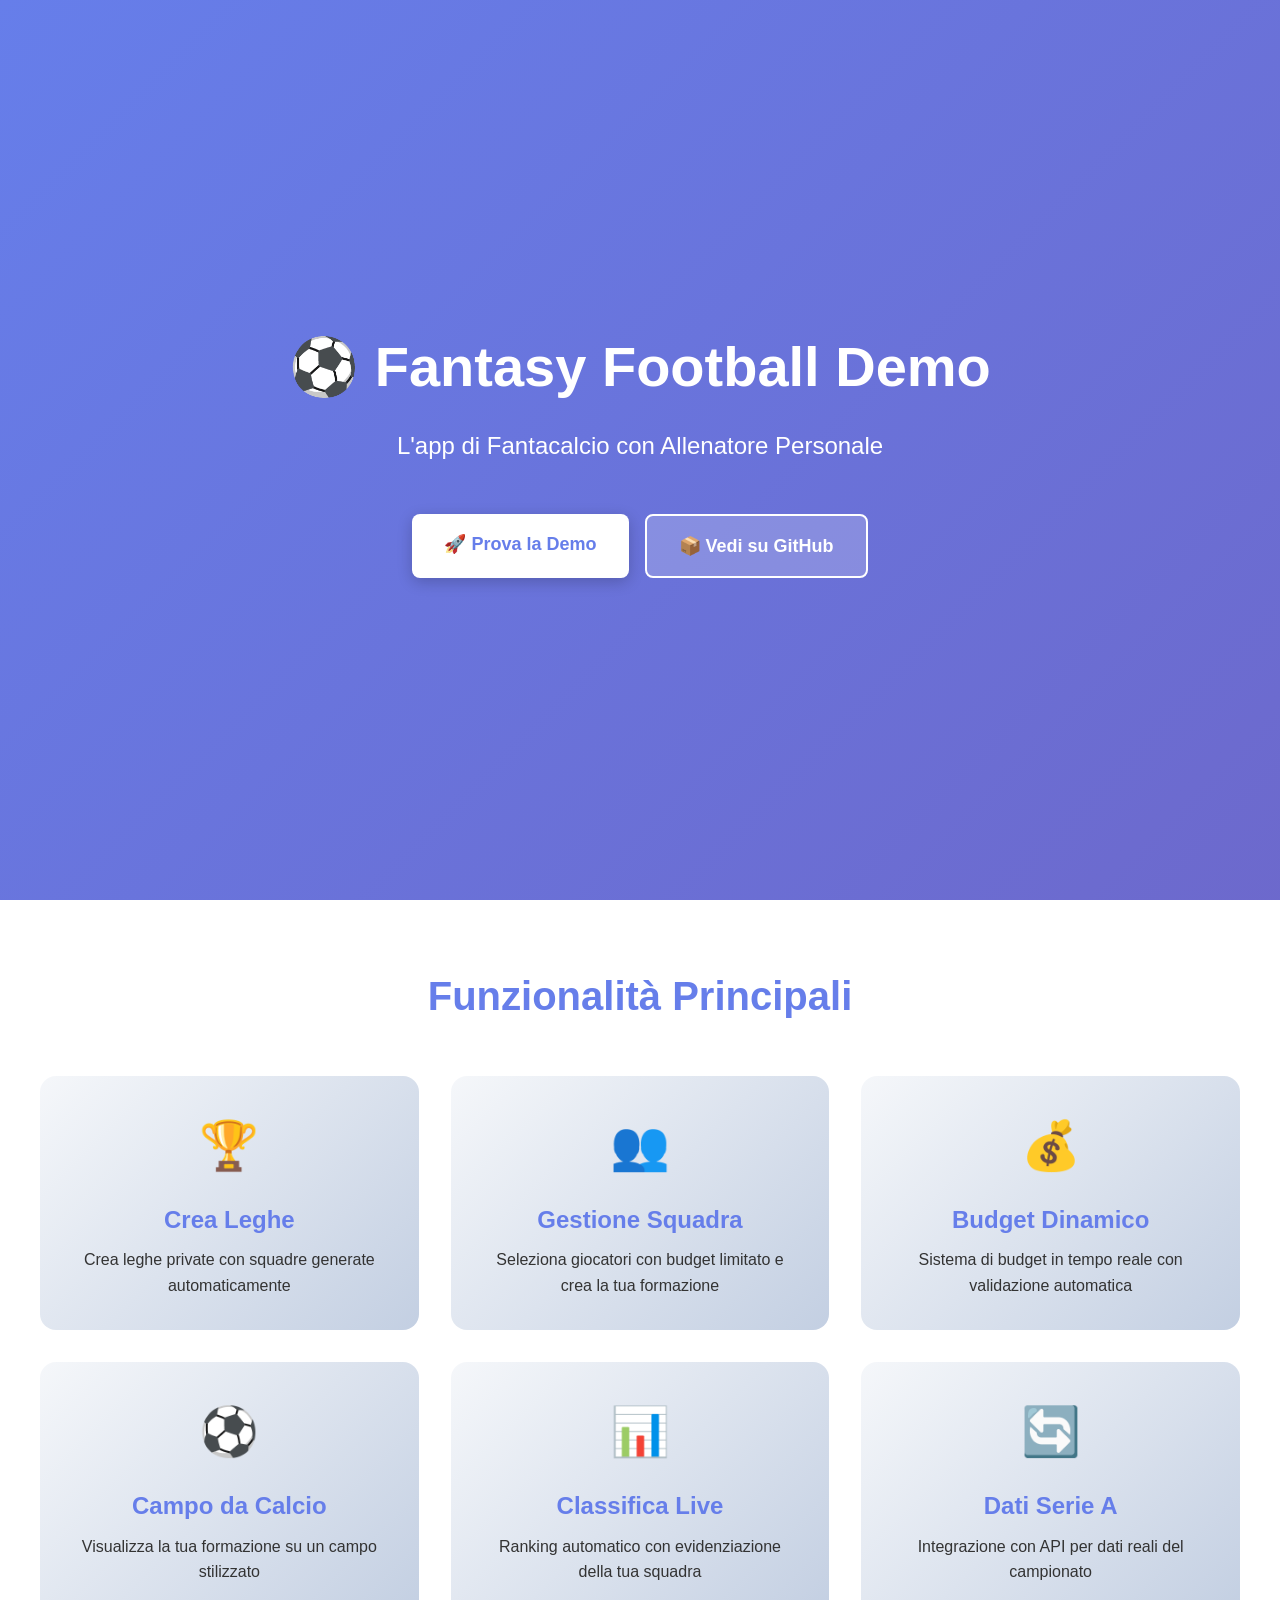
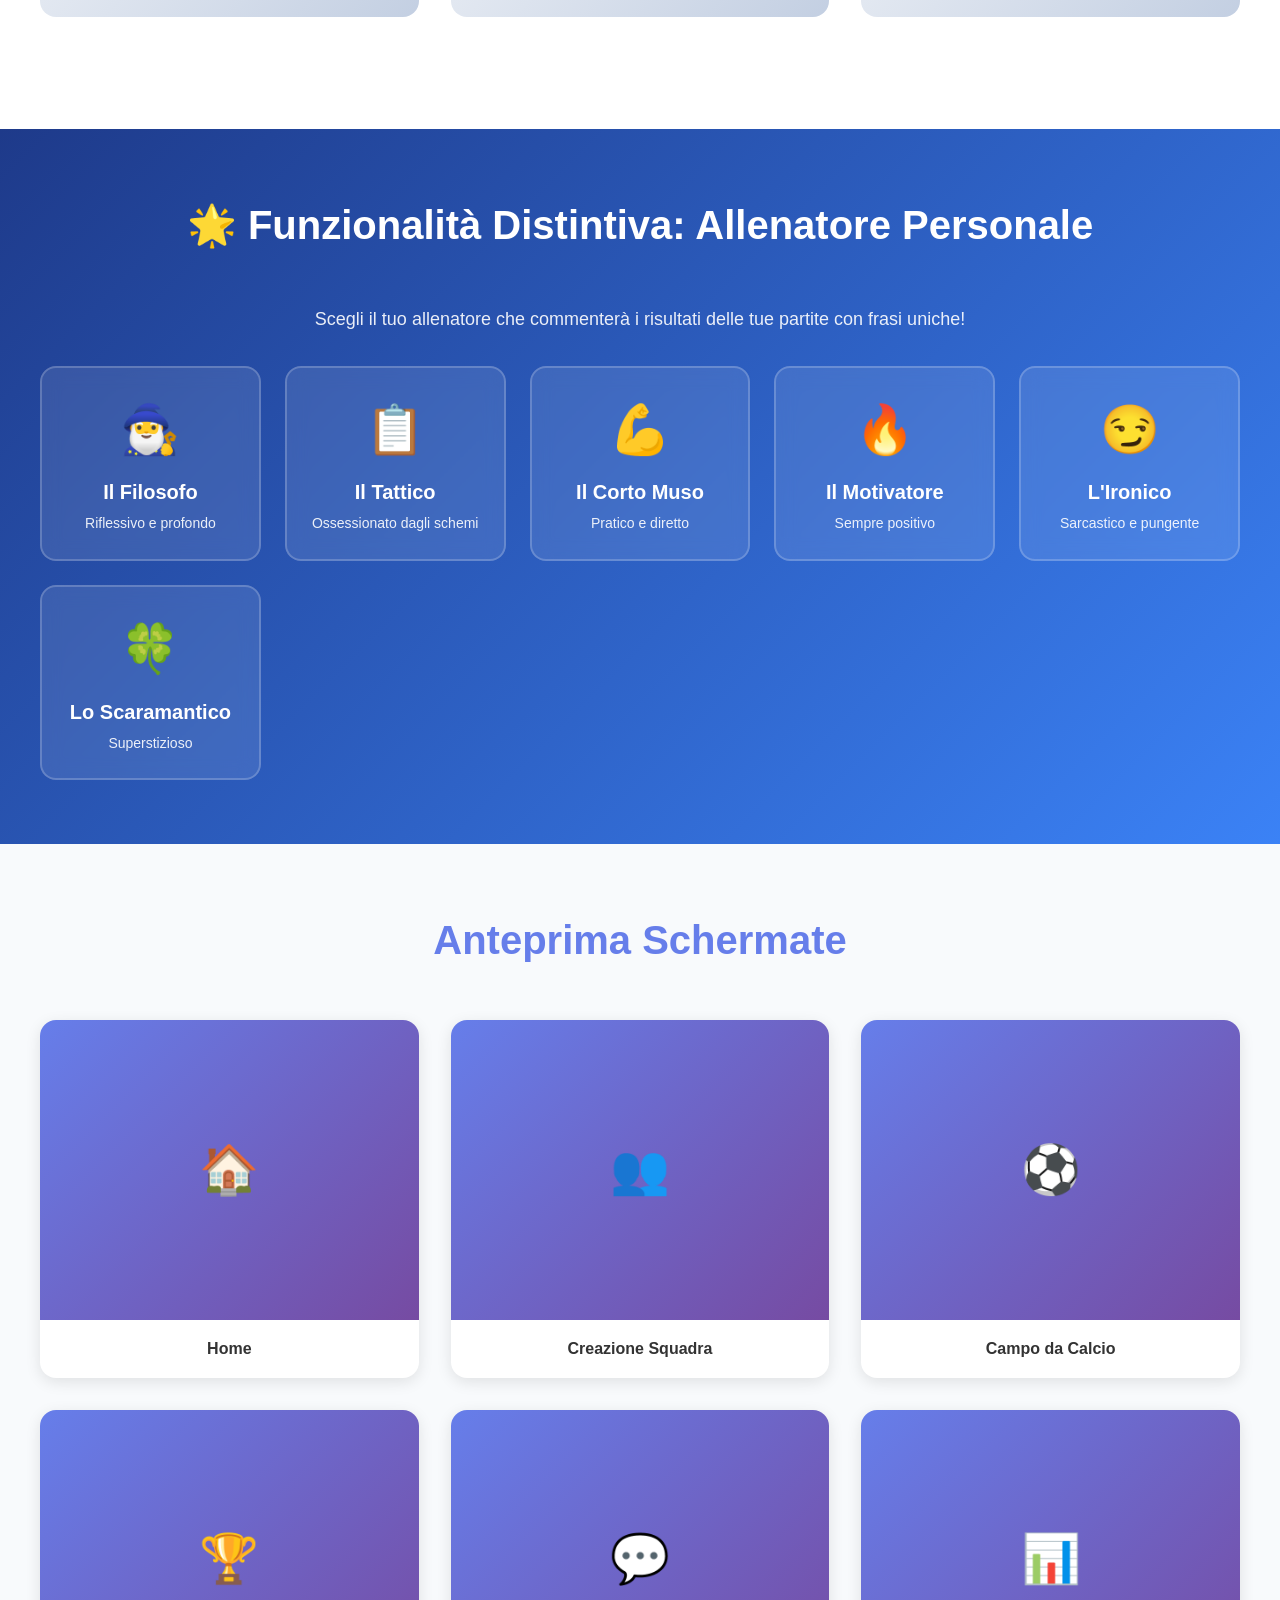
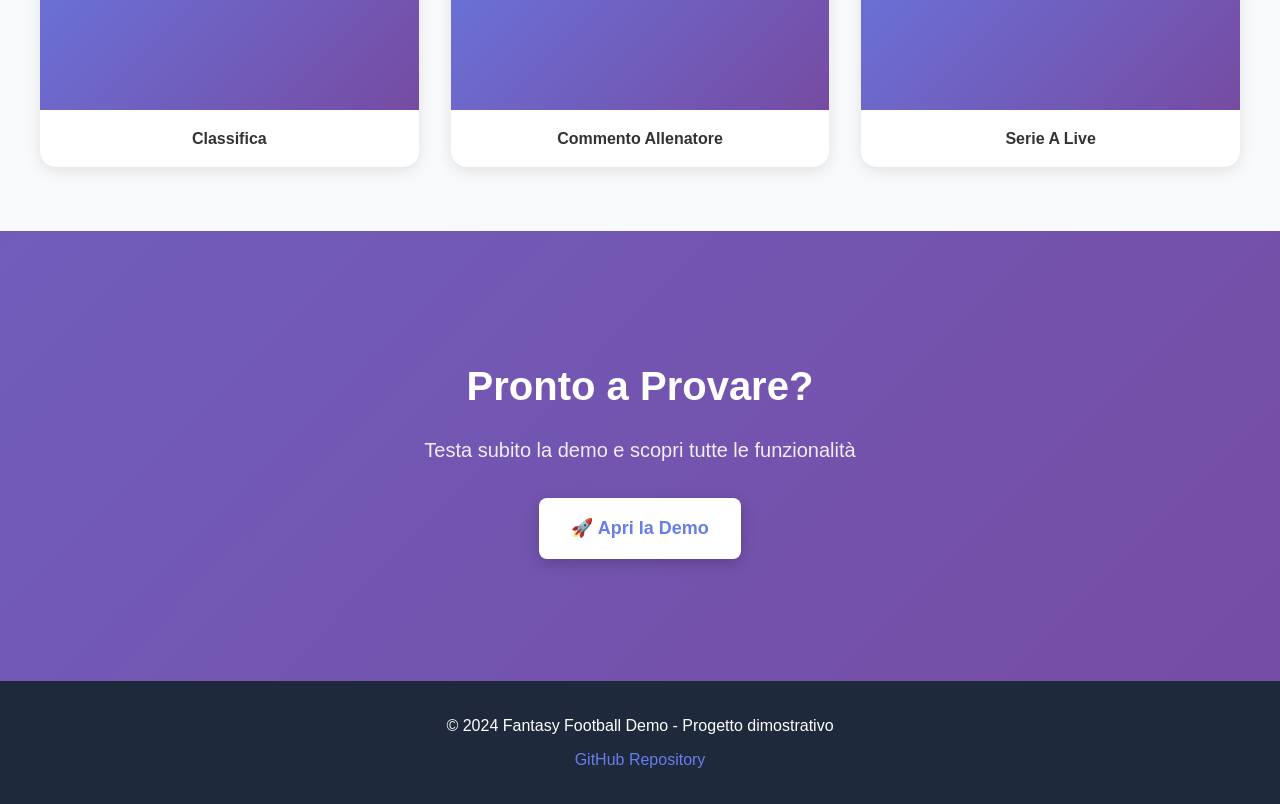
==== docs/index.html @ 85c9a37f "Initial commit: Fantasy Football Demo with GitHub Pages" ====
<!DOCTYPE html>
<html lang="it">
<head>
    <meta charset="UTF-8">
    <meta name="viewport" content="width=device-width, initial-scale=1.0">
    <meta name="description" content="Fantasy Football Demo - App innovativa con Allenatore Personale">
    <title>Fantasy Football Demo - Anteprima</title>
    <style>
        * {
            margin: 0;
            padding: 0;
            box-sizing: border-box;
        }

        body {
            font-family: -apple-system, BlinkMacSystemFont, 'Segoe UI', Roboto, Oxygen, Ubuntu, Cantarell, sans-serif;
            background: linear-gradient(135deg, #667eea 0%, #764ba2 100%);
            color: #333;
            line-height: 1.6;
        }

        .hero {
            min-height: 100vh;
            display: flex;
            flex-direction: column;
            align-items: center;
            justify-content: center;
            text-align: center;
            padding: 2rem;
            color: white;
        }

        .hero h1 {
            font-size: 3.5rem;
            margin-bottom: 1rem;
            animation: fadeInDown 1s ease-out;
        }

        .hero .subtitle {
            font-size: 1.5rem;
            margin-bottom: 3rem;
            opacity: 0.9;
            animation: fadeInUp 1s ease-out 0.2s both;
        }

        .cta-buttons {
            display: flex;
            gap: 1rem;
            flex-wrap: wrap;
            justify-content: center;
            animation: fadeInUp 1s ease-out 0.4s both;
        }

        .btn {
            padding: 1rem 2rem;
            font-size: 1.125rem;
            font-weight: 600;
            border: none;
            border-radius: 0.5rem;
            cursor: pointer;
            text-decoration: none;
            transition: all 0.3s;
            display: inline-block;
        }

        .btn-primary {
            background: white;
            color: #667eea;
            box-shadow: 0 4px 15px rgba(0, 0, 0, 0.2);
        }

        .btn-primary:hover {
            transform: translateY(-2px);
            box-shadow: 0 6px 20px rgba(0, 0, 0, 0.3);
        }

        .btn-secondary {
            background: rgba(255, 255, 255, 0.2);
            color: white;
            border: 2px solid white;
        }

        .btn-secondary:hover {
            background: rgba(255, 255, 255, 0.3);
        }

        .features {
            background: white;
            padding: 4rem 2rem;
        }

        .container {
            max-width: 1200px;
            margin: 0 auto;
        }

        .section-title {
            text-align: center;
            font-size: 2.5rem;
            margin-bottom: 3rem;
            color: #667eea;
        }

        .features-grid {
            display: grid;
            grid-template-columns: repeat(auto-fit, minmax(300px, 1fr));
            gap: 2rem;
            margin-bottom: 3rem;
        }

        .feature-card {
            background: linear-gradient(135deg, #f5f7fa 0%, #c3cfe2 100%);
            padding: 2rem;
            border-radius: 1rem;
            text-align: center;
            transition: transform 0.3s;
        }

        .feature-card:hover {
            transform: translateY(-5px);
        }

        .feature-icon {
            font-size: 3rem;
            margin-bottom: 1rem;
        }

        .feature-title {
            font-size: 1.5rem;
            margin-bottom: 0.5rem;
            color: #667eea;
        }

        .coaches-section {
            background: linear-gradient(135deg, #1e3a8a 0%, #3b82f6 100%);
            padding: 4rem 2rem;
            color: white;
        }

        .coaches-grid {
            display: grid;
            grid-template-columns: repeat(auto-fit, minmax(200px, 1fr));
            gap: 1.5rem;
            margin-top: 2rem;
        }

        .coach-preview {
            background: rgba(255, 255, 255, 0.1);
            padding: 1.5rem;
            border-radius: 1rem;
            text-align: center;
            backdrop-filter: blur(10px);
            border: 2px solid rgba(255, 255, 255, 0.2);
        }

        .coach-avatar {
            font-size: 3rem;
            margin-bottom: 0.5rem;
        }

        .coach-name {
            font-size: 1.25rem;
            font-weight: 600;
            margin-bottom: 0.25rem;
        }

        .coach-desc {
            font-size: 0.875rem;
            opacity: 0.9;
        }

        .screenshots {
            background: #f8fafc;
            padding: 4rem 2rem;
        }

        .screenshots-grid {
            display: grid;
            grid-template-columns: repeat(auto-fit, minmax(300px, 1fr));
            gap: 2rem;
            margin-top: 2rem;
        }

        .screenshot-card {
            background: white;
            border-radius: 1rem;
            overflow: hidden;
            box-shadow: 0 4px 15px rgba(0, 0, 0, 0.1);
        }

        .screenshot-placeholder {
            background: linear-gradient(135deg, #667eea 0%, #764ba2 100%);
            height: 300px;
            display: flex;
            align-items: center;
            justify-content: center;
            color: white;
            font-size: 3rem;
        }

        .screenshot-title {
            padding: 1rem;
            font-weight: 600;
            text-align: center;
        }

        .footer {
            background: #1e293b;
            color: white;
            padding: 2rem;
            text-align: center;
        }

        .footer a {
            color: #667eea;
            text-decoration: none;
        }

        @keyframes fadeInDown {
            from {
                opacity: 0;
                transform: translateY(-30px);
            }
            to {
                opacity: 1;
                transform: translateY(0);
            }
        }

        @keyframes fadeInUp {
            from {
                opacity: 0;
                transform: translateY(30px);
            }
            to {
                opacity: 1;
                transform: translateY(0);
            }
        }

        @media (max-width: 768px) {
            .hero h1 {
                font-size: 2.5rem;
            }

            .hero .subtitle {
                font-size: 1.25rem;
            }

            .cta-buttons {
                flex-direction: column;
                width: 100%;
            }

            .btn {
                width: 100%;
            }
        }
    </style>
</head>
<body>
    <!-- Hero Section -->
    <section class="hero">
        <h1>⚽ Fantasy Football Demo</h1>
        <p class="subtitle">L'app di Fantacalcio con Allenatore Personale</p>
        <div class="cta-buttons">
            <a href="./app.html" class="btn btn-primary">🚀 Prova la Demo</a>
            <a href="https://github.com/xtruel/fantacalciorepo" class="btn btn-secondary" target="_blank">📦 Vedi su GitHub</a>
        </div>
    </section>

    <!-- Features Section -->
    <section class="features">
        <div class="container">
            <h2 class="section-title">Funzionalità Principali</h2>
            <div class="features-grid">
                <div class="feature-card">
                    <div class="feature-icon">🏆</div>
                    <h3 class="feature-title">Crea Leghe</h3>
                    <p>Crea leghe private con squadre generate automaticamente</p>
                </div>
                <div class="feature-card">
                    <div class="feature-icon">👥</div>
                    <h3 class="feature-title">Gestione Squadra</h3>
                    <p>Seleziona giocatori con budget limitato e crea la tua formazione</p>
                </div>
                <div class="feature-card">
                    <div class="feature-icon">💰</div>
                    <h3 class="feature-title">Budget Dinamico</h3>
                    <p>Sistema di budget in tempo reale con validazione automatica</p>
                </div>
                <div class="feature-card">
                    <div class="feature-icon">⚽</div>
                    <h3 class="feature-title">Campo da Calcio</h3>
                    <p>Visualizza la tua formazione su un campo stilizzato</p>
                </div>
                <div class="feature-card">
                    <div class="feature-icon">📊</div>
                    <h3 class="feature-title">Classifica Live</h3>
                    <p>Ranking automatico con evidenziazione della tua squadra</p>
                </div>
                <div class="feature-card">
                    <div class="feature-icon">🔄</div>
                    <h3 class="feature-title">Dati Serie A</h3>
                    <p>Integrazione con API per dati reali del campionato</p>
                </div>
            </div>
        </div>
    </section>

    <!-- Coaches Section -->
    <section class="coaches-section">
        <div class="container">
            <h2 class="section-title" style="color: white;">🌟 Funzionalità Distintiva: Allenatore Personale</h2>
            <p style="text-align: center; font-size: 1.125rem; margin-bottom: 2rem; opacity: 0.9;">
                Scegli il tuo allenatore che commenterà i risultati delle tue partite con frasi uniche!
            </p>
            <div class="coaches-grid">
                <div class="coach-preview">
                    <div class="coach-avatar">🧙‍♂️</div>
                    <div class="coach-name">Il Filosofo</div>
                    <div class="coach-desc">Riflessivo e profondo</div>
                </div>
                <div class="coach-preview">
                    <div class="coach-avatar">📋</div>
                    <div class="coach-name">Il Tattico</div>
                    <div class="coach-desc">Ossessionato dagli schemi</div>
                </div>
                <div class="coach-preview">
                    <div class="coach-avatar">💪</div>
                    <div class="coach-name">Il Corto Muso</div>
                    <div class="coach-desc">Pratico e diretto</div>
                </div>
                <div class="coach-preview">
                    <div class="coach-avatar">🔥</div>
                    <div class="coach-name">Il Motivatore</div>
                    <div class="coach-desc">Sempre positivo</div>
                </div>
                <div class="coach-preview">
                    <div class="coach-avatar">😏</div>
                    <div class="coach-name">L'Ironico</div>
                    <div class="coach-desc">Sarcastico e pungente</div>
                </div>
                <div class="coach-preview">
                    <div class="coach-avatar">🍀</div>
                    <div class="coach-name">Lo Scaramantico</div>
                    <div class="coach-desc">Superstizioso</div>
                </div>
            </div>
        </div>
    </section>

    <!-- Screenshots Section -->
    <section class="screenshots">
        <div class="container">
            <h2 class="section-title">Anteprima Schermate</h2>
            <div class="screenshots-grid">
                <div class="screenshot-card">
                    <div class="screenshot-placeholder">🏠</div>
                    <div class="screenshot-title">Home</div>
                </div>
                <div class="screenshot-card">
                    <div class="screenshot-placeholder">👥</div>
                    <div class="screenshot-title">Creazione Squadra</div>
                </div>
                <div class="screenshot-card">
                    <div class="screenshot-placeholder">⚽</div>
                    <div class="screenshot-title">Campo da Calcio</div>
                </div>
                <div class="screenshot-card">
                    <div class="screenshot-placeholder">🏆</div>
                    <div class="screenshot-title">Classifica</div>
                </div>
                <div class="screenshot-card">
                    <div class="screenshot-placeholder">💬</div>
                    <div class="screenshot-title">Commento Allenatore</div>
                </div>
                <div class="screenshot-card">
                    <div class="screenshot-placeholder">📊</div>
                    <div class="screenshot-title">Serie A Live</div>
                </div>
            </div>
        </div>
    </section>

    <!-- CTA Section -->
    <section class="hero" style="min-height: 50vh;">
        <h2 style="font-size: 2.5rem; margin-bottom: 1rem;">Pronto a Provare?</h2>
        <p style="font-size: 1.25rem; margin-bottom: 2rem; opacity: 0.9;">
            Testa subito la demo e scopri tutte le funzionalità
        </p>
        <div class="cta-buttons">
            <a href="./app.html" class="btn btn-primary">🚀 Apri la Demo</a>
        </div>
    </section>

    <!-- Footer -->
    <footer class="footer">
        <p>&copy; 2024 Fantasy Football Demo - Progetto dimostrativo</p>
        <p style="margin-top: 0.5rem;">
            <a href="https://github.com/xtruel/fantacalciorepo" target="_blank">GitHub Repository</a>
        </p>
    </footer>
</body>
</html>
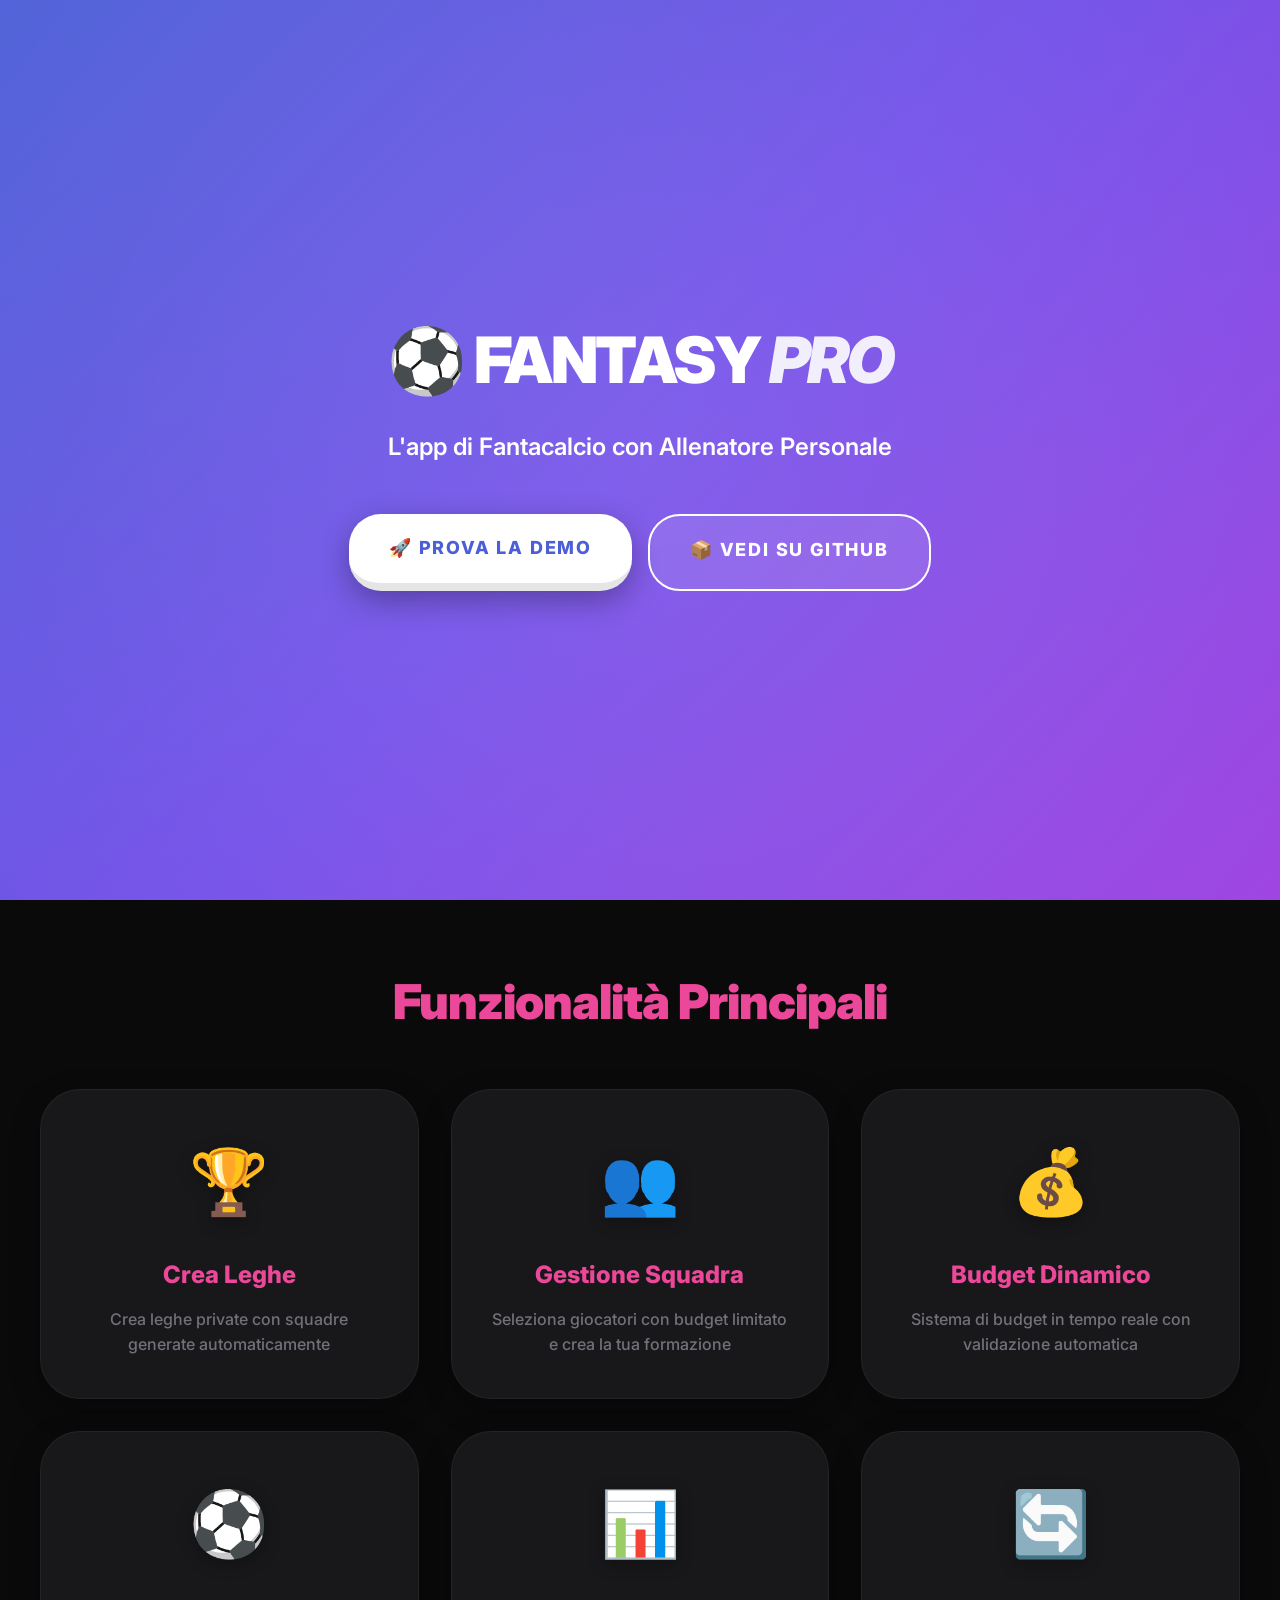
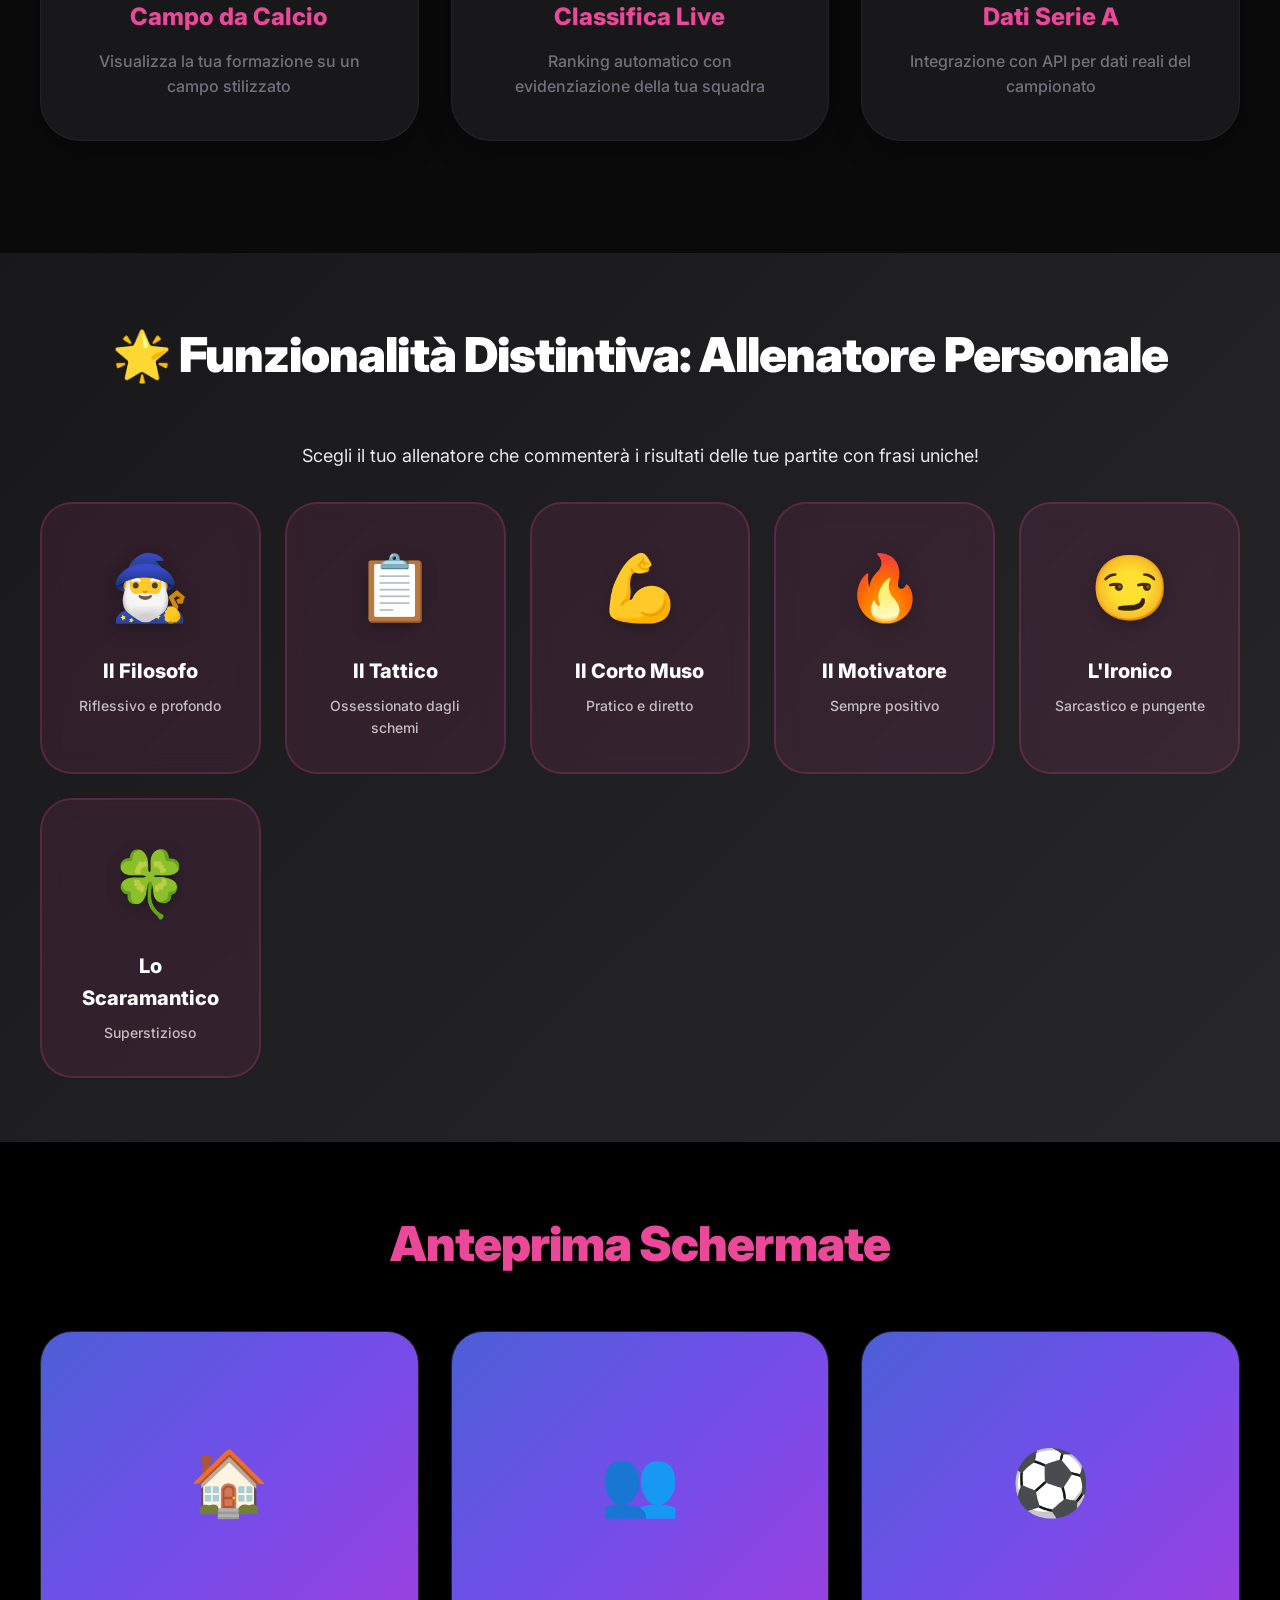
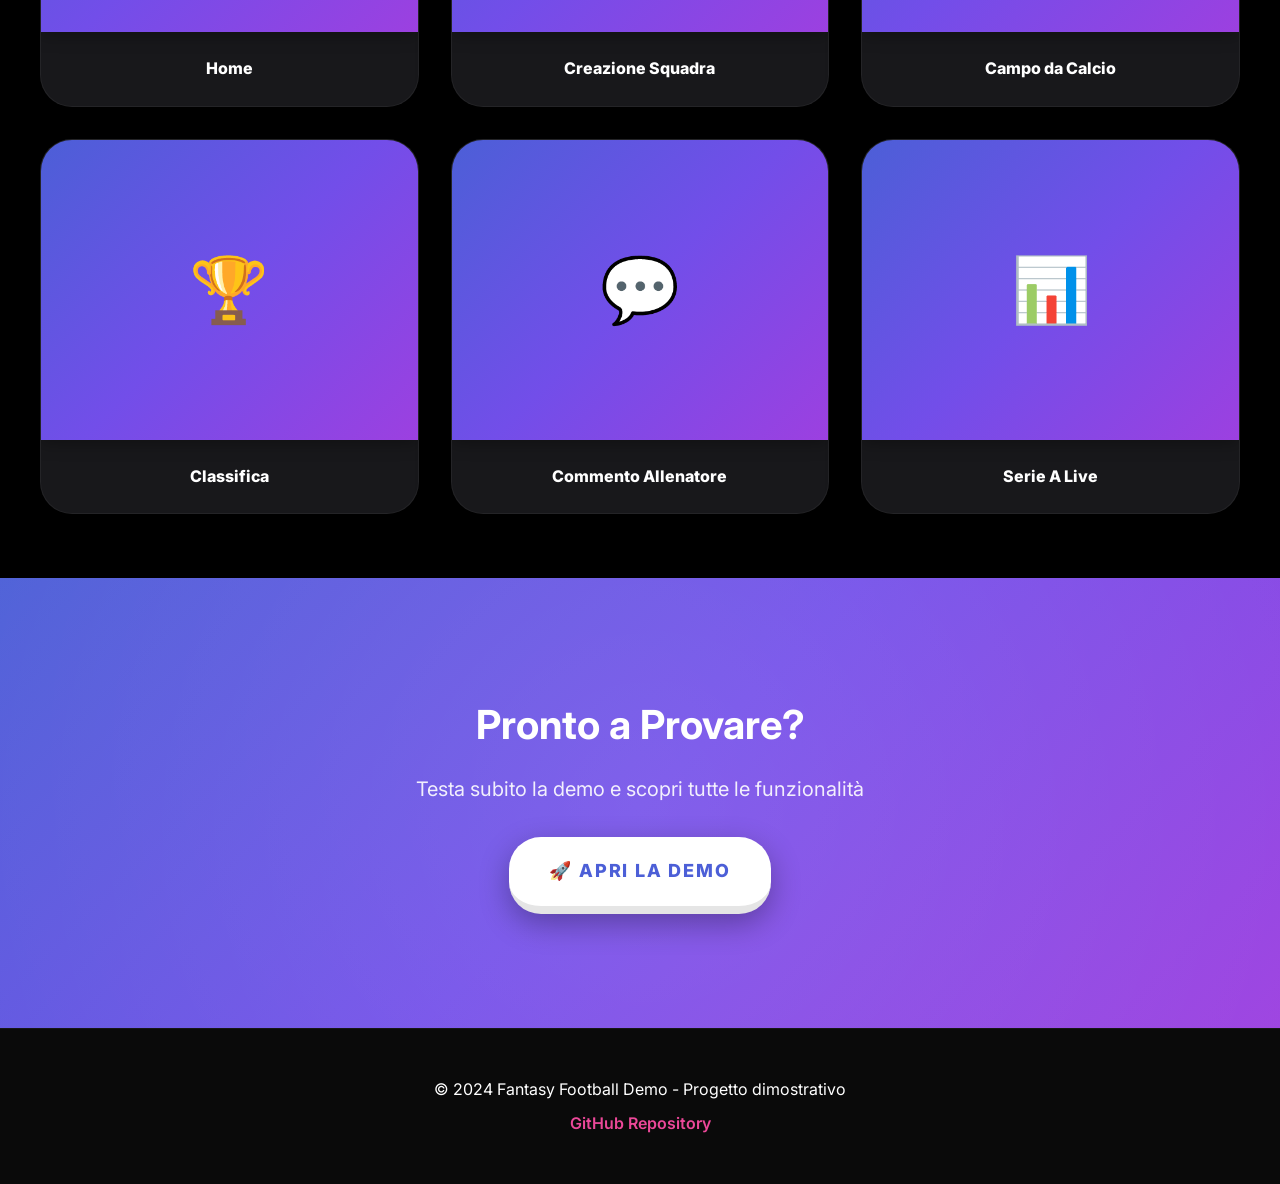
==== commit 9bb614de: "Update landing page with modern black/pink theme and Inter font" ====
--- a/docs/index.html
+++ b/docs/index.html
@@ -5,6 +5,9 @@
     <meta name="viewport" content="width=device-width, initial-scale=1.0">
     <meta name="description" content="Fantasy Football Demo - App innovativa con Allenatore Personale">
     <title>Fantasy Football Demo - Anteprima</title>
+    <link rel="preconnect" href="https://fonts.googleapis.com">
+    <link rel="preconnect" href="https://fonts.gstatic.com" crossorigin>
+    <link href="https://fonts.googleapis.com/css2?family=Inter:wght@300;400;500;600;700;800;900&family=JetBrains+Mono:wght@500;700;800&display=swap" rel="stylesheet">
     <style>
         * {
             margin: 0;
@@ -13,9 +16,9 @@
         }
 
         body {
-            font-family: -apple-system, BlinkMacSystemFont, 'Segoe UI', Roboto, Oxygen, Ubuntu, Cantarell, sans-serif;
-            background: linear-gradient(135deg, #667eea 0%, #764ba2 100%);
-            color: #333;
+            font-family: 'Inter', -apple-system, BlinkMacSystemFont, 'Segoe UI', Roboto, Oxygen, Ubuntu, Cantarell, sans-serif;
+            background: #000000;
+            color: #ffffff;
             line-height: 1.6;
         }
 
@@ -28,12 +31,35 @@
             text-align: center;
             padding: 2rem;
             color: white;
+            background: linear-gradient(135deg, #4c5fd7 0%, #724ee9 50%, #9c40e0 100%);
+            position: relative;
+            overflow: hidden;
+        }
+
+        .hero::before {
+            content: '';
+            position: absolute;
+            top: -50%;
+            left: -50%;
+            width: 200%;
+            height: 200%;
+            background: radial-gradient(circle, rgba(255, 255, 255, 0.1) 0%, transparent 70%);
+            animation: pulse-slow 8s ease-in-out infinite;
+        }
+
+        @keyframes pulse-slow {
+            0%, 100% { transform: scale(1); opacity: 0.1; }
+            50% { transform: scale(1.2); opacity: 0.2; }
         }
 
         .hero h1 {
-            font-size: 3.5rem;
+            font-size: 4rem;
             margin-bottom: 1rem;
             animation: fadeInDown 1s ease-out;
+            font-weight: 900;
+            letter-spacing: -0.04em;
+            position: relative;
+            z-index: 10;
         }
 
         .hero .subtitle {
@@ -41,6 +67,9 @@
             margin-bottom: 3rem;
             opacity: 0.9;
             animation: fadeInUp 1s ease-out 0.2s both;
+            font-weight: 600;
+            position: relative;
+            z-index: 10;
         }
 
         .cta-buttons {
@@ -49,43 +78,54 @@
             flex-wrap: wrap;
             justify-content: center;
             animation: fadeInUp 1s ease-out 0.4s both;
+            position: relative;
+            z-index: 10;
         }
 
         .btn {
-            padding: 1rem 2rem;
+            padding: 1.25rem 2.5rem;
             font-size: 1.125rem;
-            font-weight: 600;
+            font-weight: 800;
             border: none;
-            border-radius: 0.5rem;
+            border-radius: 2rem;
             cursor: pointer;
             text-decoration: none;
             transition: all 0.3s;
             display: inline-block;
+            text-transform: uppercase;
+            letter-spacing: 0.1em;
         }
 
         .btn-primary {
             background: white;
-            color: #667eea;
-            box-shadow: 0 4px 15px rgba(0, 0, 0, 0.2);
+            color: #4c5fd7;
+            box-shadow: 0 10px 30px rgba(0, 0, 0, 0.3);
+            border-bottom: 8px solid #e5e5e5;
         }
 
         .btn-primary:hover {
+            transform: translateY(-4px);
+            box-shadow: 0 15px 40px rgba(0, 0, 0, 0.4);
+        }
+
+        .btn-primary:active {
+            transform: scale(0.95);
+        }
+
+        .btn-secondary {
+            background: rgba(255, 255, 255, 0.1);
+            color: white;
+            border: 2px solid white;
+            backdrop-filter: blur(10px);
+        }
+
+        .btn-secondary:hover {
+            background: rgba(255, 255, 255, 0.2);
             transform: translateY(-2px);
-            box-shadow: 0 6px 20px rgba(0, 0, 0, 0.3);
-        }
-
-        .btn-secondary {
-            background: rgba(255, 255, 255, 0.2);
-            color: white;
-            border: 2px solid white;
-        }
-
-        .btn-secondary:hover {
-            background: rgba(255, 255, 255, 0.3);
         }
 
         .features {
-            background: white;
+            background: #0a0a0a;
             padding: 4rem 2rem;
         }
 
@@ -96,9 +136,11 @@
 
         .section-title {
             text-align: center;
-            font-size: 2.5rem;
+            font-size: 3rem;
             margin-bottom: 3rem;
-            color: #667eea;
+            color: #ec4899;
+            font-weight: 900;
+            letter-spacing: -0.02em;
         }
 
         .features-grid {
@@ -109,30 +151,41 @@
         }
 
         .feature-card {
-            background: linear-gradient(135deg, #f5f7fa 0%, #c3cfe2 100%);
-            padding: 2rem;
-            border-radius: 1rem;
+            background: #18181b;
+            padding: 2.5rem;
+            border-radius: 2.5rem;
             text-align: center;
             transition: transform 0.3s;
+            border: 1px solid rgba(255, 255, 255, 0.05);
+            box-shadow: 0 10px 30px rgba(0, 0, 0, 0.3);
         }
 
         .feature-card:hover {
-            transform: translateY(-5px);
+            transform: translateY(-8px);
+            border-color: rgba(236, 72, 153, 0.3);
+            box-shadow: 0 0 30px -5px #ec4899;
         }
 
         .feature-icon {
-            font-size: 3rem;
-            margin-bottom: 1rem;
+            font-size: 4rem;
+            margin-bottom: 1.5rem;
+            filter: drop-shadow(0 4px 8px rgba(0, 0, 0, 0.3));
         }
 
         .feature-title {
             font-size: 1.5rem;
-            margin-bottom: 0.5rem;
-            color: #667eea;
+            margin-bottom: 0.75rem;
+            color: #ec4899;
+            font-weight: 800;
+        }
+
+        .feature-card p {
+            color: #71717a;
+            font-weight: 500;
         }
 
         .coaches-section {
-            background: linear-gradient(135deg, #1e3a8a 0%, #3b82f6 100%);
+            background: linear-gradient(135deg, #18181b 0%, #27272a 100%);
             padding: 4rem 2rem;
             color: white;
         }
@@ -145,32 +198,41 @@
         }
 
         .coach-preview {
-            background: rgba(255, 255, 255, 0.1);
-            padding: 1.5rem;
-            border-radius: 1rem;
+            background: rgba(236, 72, 153, 0.1);
+            padding: 2rem;
+            border-radius: 2rem;
             text-align: center;
             backdrop-filter: blur(10px);
-            border: 2px solid rgba(255, 255, 255, 0.2);
+            border: 2px solid rgba(236, 72, 153, 0.2);
+            transition: all 0.3s;
+        }
+
+        .coach-preview:hover {
+            transform: scale(1.05);
+            box-shadow: 0 0 30px -5px #ec4899;
+            border-color: #ec4899;
         }
 
         .coach-avatar {
-            font-size: 3rem;
-            margin-bottom: 0.5rem;
+            font-size: 4rem;
+            margin-bottom: 1rem;
+            filter: drop-shadow(0 4px 8px rgba(0, 0, 0, 0.3));
         }
 
         .coach-name {
             font-size: 1.25rem;
-            font-weight: 600;
-            margin-bottom: 0.25rem;
+            font-weight: 800;
+            margin-bottom: 0.5rem;
         }
 
         .coach-desc {
             font-size: 0.875rem;
-            opacity: 0.9;
+            opacity: 0.7;
+            font-weight: 500;
         }
 
         .screenshots {
-            background: #f8fafc;
+            background: #000000;
             padding: 4rem 2rem;
         }
 
@@ -182,38 +244,55 @@
         }
 
         .screenshot-card {
-            background: white;
-            border-radius: 1rem;
+            background: #18181b;
+            border-radius: 2rem;
             overflow: hidden;
-            box-shadow: 0 4px 15px rgba(0, 0, 0, 0.1);
+            box-shadow: 0 10px 30px rgba(0, 0, 0, 0.5);
+            border: 1px solid rgba(255, 255, 255, 0.05);
+            transition: all 0.3s;
+        }
+
+        .screenshot-card:hover {
+            transform: translateY(-5px);
+            border-color: rgba(236, 72, 153, 0.3);
         }
 
         .screenshot-placeholder {
-            background: linear-gradient(135deg, #667eea 0%, #764ba2 100%);
+            background: linear-gradient(135deg, #4c5fd7 0%, #724ee9 50%, #9c40e0 100%);
             height: 300px;
             display: flex;
             align-items: center;
             justify-content: center;
             color: white;
-            font-size: 3rem;
+            font-size: 4rem;
+            filter: drop-shadow(0 4px 8px rgba(0, 0, 0, 0.3));
         }
 
         .screenshot-title {
-            padding: 1rem;
+            padding: 1.5rem;
+            font-weight: 800;
+            text-align: center;
+            color: white;
+        }
+
+        .footer {
+            background: #0a0a0a;
+            color: white;
+            padding: 3rem 2rem;
+            text-align: center;
+            border-top: 1px solid rgba(255, 255, 255, 0.05);
+        }
+
+        .footer a {
+            color: #ec4899;
+            text-decoration: none;
             font-weight: 600;
-            text-align: center;
-        }
-
-        .footer {
-            background: #1e293b;
-            color: white;
-            padding: 2rem;
-            text-align: center;
-        }
-
-        .footer a {
-            color: #667eea;
-            text-decoration: none;
+            transition: all 0.3s;
+        }
+
+        .footer a:hover {
+            color: #f472b6;
+            text-decoration: underline;
         }
 
         @keyframes fadeInDown {
@@ -254,6 +333,10 @@
 
             .btn {
                 width: 100%;
+            }
+            
+            .section-title {
+                font-size: 2rem;
             }
         }
     </style>
@@ -261,7 +344,7 @@
 <body>
     <!-- Hero Section -->
     <section class="hero">
-        <h1>⚽ Fantasy Football Demo</h1>
+        <h1>⚽ FANTASY <span style="font-style: italic; opacity: 0.9;">PRO</span></h1>
         <p class="subtitle">L'app di Fantacalcio con Allenatore Personale</p>
         <div class="cta-buttons">
             <a href="./app.html" class="btn btn-primary">🚀 Prova la Demo</a>
